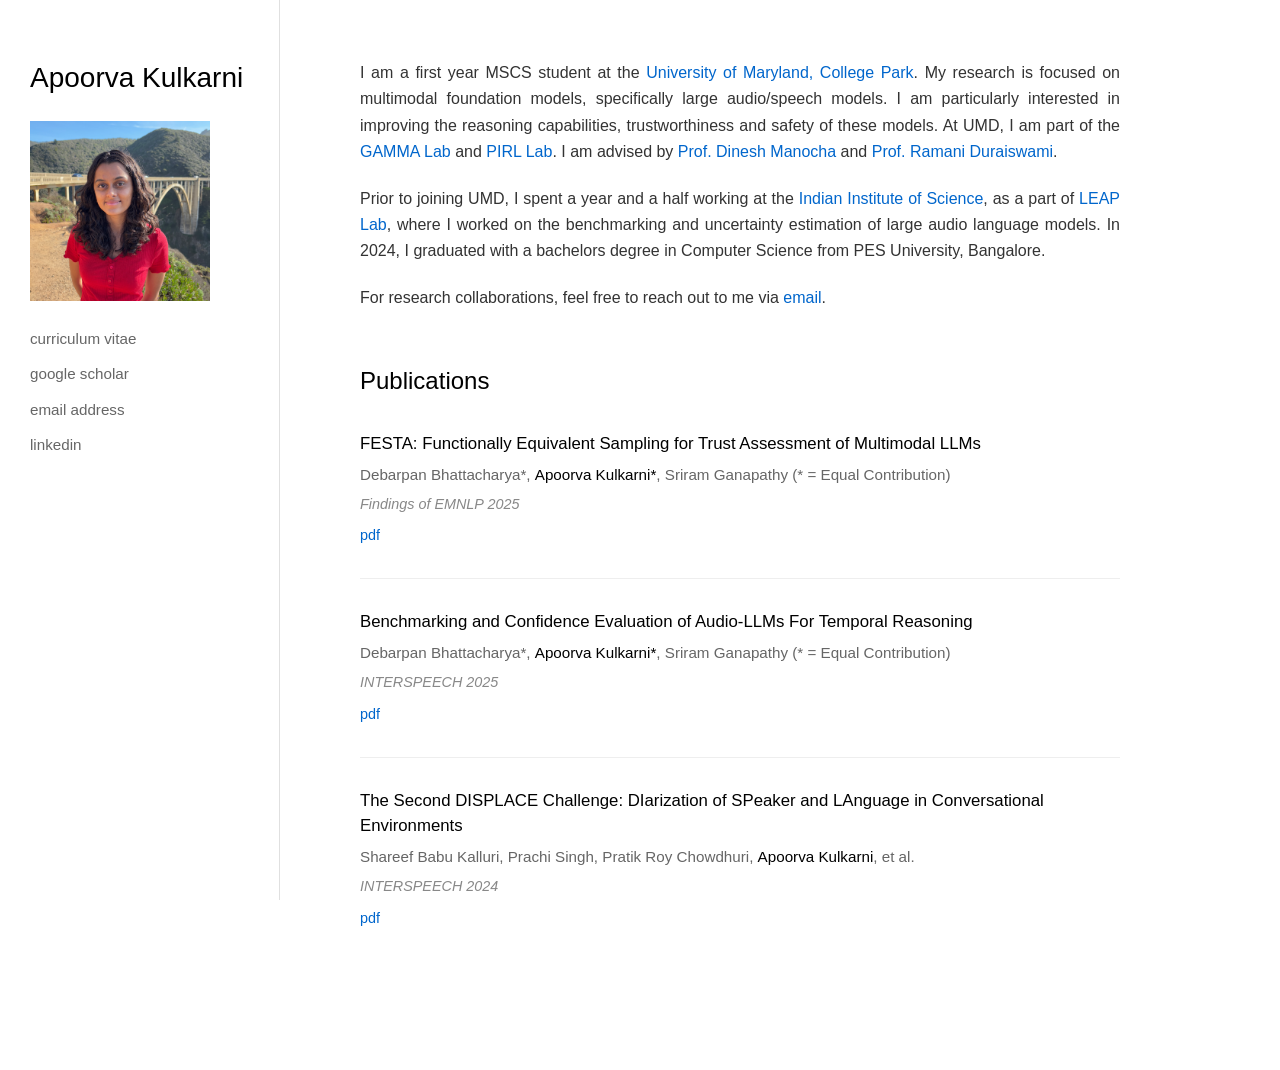
==== index.html @ e2cd7e55 "personal website minimal" ====
<!DOCTYPE html>
<html lang="en">
<head>
    <meta charset="UTF-8">
    <meta name="viewport" content="width=device-width, initial-scale=1.0">
    <title>Apoorva Kulkarni</title>
    <link rel="stylesheet" href="style.css">
</head>
<body>
    <div class="wrapper">
        <!-- Left Sidebar -->
        <aside class="sidebar">
            <div class="sidebar-content">
                <!-- Name -->
                <h1 class="name">Apoorva Kulkarni</h1>
                
                <!-- Photo -->
                <img src="assets/profile.jpg" alt="[Your Name]" class="profile-photo">
                
                <!-- Links -->
                <nav class="sidebar-links">
                    <a href="assets/Apoorva_Kulkarni_CV.pdf" target="_blank">curriculum vitae</a>
                    <a href="https://scholar.google.com/citations?hl=en&user=VLn30LoAAAAJ" target="_blank">google scholar</a>
                    <a href="mailto:[apoorvak@umd.edu]">email address</a>
                    <a href="https://linkedin.com/in/apoorva-ak01" target="_blank">linkedin</a>
                </nav>
            </div>
        </aside>

        <!-- Main Content Area -->
        <main class="main-content">
           <!-- Introduction -->
            <section id="about" class="intro">
                <p>I am a first year MSCS student at the <a href="https://www.cs.umd.edu/">University of Maryland, College Park</a>. My research is focused on multimodal foundation models, specifically large audio/speech models. I am particularly interested in improving the reasoning capabilities, trustworthiness and safety of these models. At UMD, I am part of the <a href="https://gamma.umd.edu/">GAMMA Lab</a> and <a href="https://www.umiacs.umd.edu/labs/pirl/">PIRL Lab</a>. I am advised by <a href="https://www.cs.umd.edu/people/dmanocha">Prof. Dinesh Manocha</a> and <a href="https://www.cs.umd.edu/people/ramanid">Prof. Ramani Duraiswami</a>.</p>
                
                <p>Prior to joining UMD, I spent a year and a half working at the <a href="https://iisc.ac.in/">Indian Institute of Science</a>, as a part of <a href="http://leap.ee.iisc.ac.in/">LEAP Lab</a>, where I worked on the benchmarking and uncertainty estimation of large audio language models. In 2024, I graduated with a bachelors degree in Computer Science from PES University, Bangalore.</p>
                
                <p>For research collaborations, feel free to reach out to me via <a href="mailto:[apoorvak@umd.edu]">email</a>.</p>
            </section>

            <!-- Publications -->
            <section id="publications" class="publications">
                <h2>Publications</h2>
                
                <!-- Publication 1 -->
                <div class="publication">
                    <div class="pub-title">FESTA: Functionally Equivalent Sampling for Trust Assessment of Multimodal LLMs</div>
                    <div class="pub-authors">
                        Debarpan Bhattacharya*, <strong>Apoorva Kulkarni*</strong>, Sriram Ganapathy (* = Equal Contribution)
                    </div>
                    <div class="pub-venue">Findings of EMNLP 2025</div>
                    <div class="pub-links">
                        <a href="https://aclanthology.org/anthology-files/anthology-files/pdf/findings/2025.findings-emnlp.657.pdf" target="_blank">pdf</a>
                    </div>
                </div>

                <!-- Publication 2 -->
                <div class="publication">
                    <div class="pub-title">Benchmarking and Confidence Evaluation of Audio-LLMs For Temporal Reasoning</div>
                    <div class="pub-authors">
                        Debarpan Bhattacharya*, <strong>Apoorva Kulkarni*</strong>, Sriram Ganapathy (* = Equal Contribution)
                    </div>
                    <div class="pub-venue">INTERSPEECH 2025</div>
                    <div class="pub-links">
                        <a href="https://www.isca-archive.org/interspeech_2025/bhattacharya25b_interspeech.pdf" target="_blank">pdf</a>
                    </div>
                </div>

                <!-- Publication 3 -->
                <div class="publication">
                    <div class="pub-title">The Second DISPLACE Challenge: DIarization of SPeaker and LAnguage in Conversational Environments</div>
                    <div class="pub-authors">
                        Shareef Babu Kalluri, Prachi Singh, Pratik Roy Chowdhuri, <strong>Apoorva Kulkarni</strong>, et al.
                    </div>
                    <div class="pub-venue">INTERSPEECH 2024</div>
                    <div class="pub-links">
                        <a href="https://www.isca-archive.org/interspeech_2024/kalluri24_interspeech.pdf" target="_blank">pdf</a>
                    </div>
                </div>
            </section>
            <!-- Optional: Preprints Section -->
            <!-- <section class="publications">
                <h2>Preprints</h2>
                
                <div class="publication">
                    <div class="pub-title">[Preprint Title]</div>
                    <div class="pub-authors">
                        <a href="[Author 1 URL]">[Author 1]</a>, <strong>[Your Name]</strong>, <a href="[Author 2 URL]">[Author 2]</a>
                    </div>
                    <div class="pub-venue">arXiv preprint, [Year]</div>
                    <div class="pub-links">
                        <a href="[ArXiv URL]">arXiv</a> | 
                        <a href="[Code URL]">code</a>
                    </div>
                </div>
            </section>

            <section id="talks" class="publications">
                <h2>Talks & Presentations</h2>
                
                <div class="publication">
                    <div class="pub-title">[Talk Title]</div>
                    <div class="pub-venue">[Event Name], [Location], [Month Year]</div>
                    <div class="pub-links">
                        <a href="[Slides URL]">slides</a> | 
                        <a href="[Video URL]">video</a>
                    </div>
                </div>

                <div class="publication">
                    <div class="pub-title">[Talk Title]</div>
                    <div class="pub-venue">[Event Name], [Location], [Month Year]</div>
                    <div class="pub-links">
                        <a href="[Slides URL]">slides</a>
                    </div>
                </div>
            </section>

            <section id="service" class="service">
                <h2>Service</h2>
                <p><strong>Reviewing:</strong> [Conference 1] ([Years]), [Conference 2] ([Years]), [Journal Name]</p>
                <p><strong>Program Committee:</strong> [Workshop Name] ([Year])</p>
                <p><strong>Organizing:</strong> [Event Name] ([Year])</p>
            </section> -->
        </main>
    </div>
</body>
</html>
---- style.css ----
/* ============================================
   RESET & BASE
   ============================================ */
* {
    margin: 0;
    padding: 0;
    box-sizing: border-box;
}

html {
    scroll-behavior: smooth;
}

body {
    font-family: -apple-system, BlinkMacSystemFont, 'Segoe UI', 'Helvetica Neue', Arial, sans-serif;
    line-height: 1.65;
    color: #333;
    background: #fff;
    font-size: 16px;
}

/* ============================================
   LAYOUT
   ============================================ */
.wrapper {
    display: flex;
    min-height: 100vh;
}

/* ============================================
   LEFT SIDEBAR
   ============================================ */
.sidebar {
    width: 280px;
    position: fixed;
    left: 0;
    top: 0;
    height: 100vh;
    padding: 60px 30px;
    background: #fff;
    border-right: 1px solid #e0e0e0;
}

.sidebar-content {
    display: flex;
    flex-direction: column;
    align-items: flex-start;
}

.name {
    font-size: 1.75rem;
    font-weight: 400;
    color: #000;
    margin-bottom: 25px;
    line-height: 1.3;
}

.profile-photo {
    width: 180px;
    height: 180px;
    object-fit: cover;
    margin-bottom: 25px;
    border-radius: 0; /* Square photo, no rounded corners */
}

.sidebar-links {
    display: flex;
    flex-direction: column;
    gap: 10px;
}

.sidebar-links a {
    color: #666;
    font-size: 0.95rem;
    text-decoration: none;
    transition: color 0.2s ease;
}

.sidebar-links a:hover {
    color: #000;
    text-decoration: none;
}

/* ============================================
   MAIN CONTENT AREA
   ============================================ */
.main-content {
    margin-left: 280px;
    padding: 60px 60px 60px 80px;
    max-width: 900px;
    flex: 1;
}

/* ============================================
   LINKS
   ============================================ */
a {
    color: #0066cc;
    text-decoration: none;
    transition: color 0.2s ease;
}

a:hover {
    color: #004499;
    text-decoration: underline;
}

/* ============================================
   SECTIONS
   ============================================ */
section {
    margin-bottom: 50px;
}

.intro p {
    margin-bottom: 20px;
    text-align: justify;
}

/* ============================================
   PUBLICATIONS
   ============================================ */
h2 {
    font-size: 1.5rem;
    font-weight: 400;
    margin-bottom: 30px;
    color: #000;
}

.publication {
    margin-bottom: 30px;
    padding-bottom: 30px;
    border-bottom: 1px solid #eee;
}

.publication:last-child {
    border-bottom: none;
}

.pub-title {
    font-size: 1.05rem;
    font-weight: 500;
    color: #000;
    margin-bottom: 8px;
    line-height: 1.5;
}

.pub-authors {
    font-size: 0.95rem;
    color: #666;
    margin-bottom: 6px;
    line-height: 1.5;
}

.pub-authors strong {
    color: #000;
    font-weight: 500;
}

.pub-venue {
    font-size: 0.9rem;
    color: #888;
    margin-bottom: 8px;
    font-style: italic;
}

.pub-links {
    font-size: 0.9rem;
}

.pub-links a {
    color: #0066cc;
    margin-right: 4px;
}

/* ============================================
   SERVICE SECTION
   ============================================ */
.service p {
    margin-bottom: 12px;
    color: #666;
}

.service strong {
    color: #000;
}

/* ============================================
   RESPONSIVE - TABLET
   ============================================ */
@media (max-width: 1024px) {
    .sidebar {
        width: 240px;
        padding: 50px 25px;
    }

    .main-content {
        margin-left: 240px;
        padding: 50px 40px 50px 60px;
    }

    .profile-photo {
        width: 120px;
        height: 120px;
    }

    .name {
        font-size: 1.5rem;
    }
}

/* ============================================
   RESPONSIVE - MOBILE
   ============================================ */
@media (max-width: 768px) {
    .wrapper {
        flex-direction: column;
    }

    .sidebar {
        position: relative;
        width: 100%;
        height: auto;
        padding: 40px 30px;
        border-right: none;
        border-bottom: 1px solid #e0e0e0;
    }

    .sidebar-content {
        align-items: center;
        text-align: center;
    }

    .name {
        text-align: center;
    }

    .sidebar-links {
        align-items: center;
    }

    .main-content {
        margin-left: 0;
        padding: 40px 30px;
    }

    .intro p {
        text-align: left;
    }

    h2 {
        font-size: 1.3rem;
    }
}

/* ============================================
   RESPONSIVE - SMALL MOBILE
   ============================================ */
@media (max-width: 480px) {
    .sidebar {
        padding: 30px 20px;
    }

    .main-content {
        padding: 30px 20px;
    }

    .profile-photo {
        width: 100px;
        height: 100px;
    }

    .name {
        font-size: 1.4rem;
        margin-bottom: 20px;
    }
}

/* ============================================
   PRINT STYLES
   ============================================ */
@media print {
    .wrapper {
        display: block;
    }

    .sidebar {
        position: relative;
        width: 100%;
        height: auto;
        padding: 20px;
        border-right: none;
        border-bottom: 1px solid #000;
    }

    .sidebar-content {
        flex-direction: row;
        align-items: center;
        gap: 20px;
    }

    .profile-photo {
        width: 80px;
        height: 80px;
        margin-bottom: 0;
    }

    .name {
        margin-bottom: 0;
        font-size: 1.5rem;
    }

    .sidebar-links {
        display: none;
    }

    .main-content {
        margin-left: 0;
        padding: 20px;
    }

    body {
        font-size: 12pt;
    }
    
    a {
        color: #000;
        text-decoration: underline;
    }
    
    .pub-links {
        display: none;
    }
}
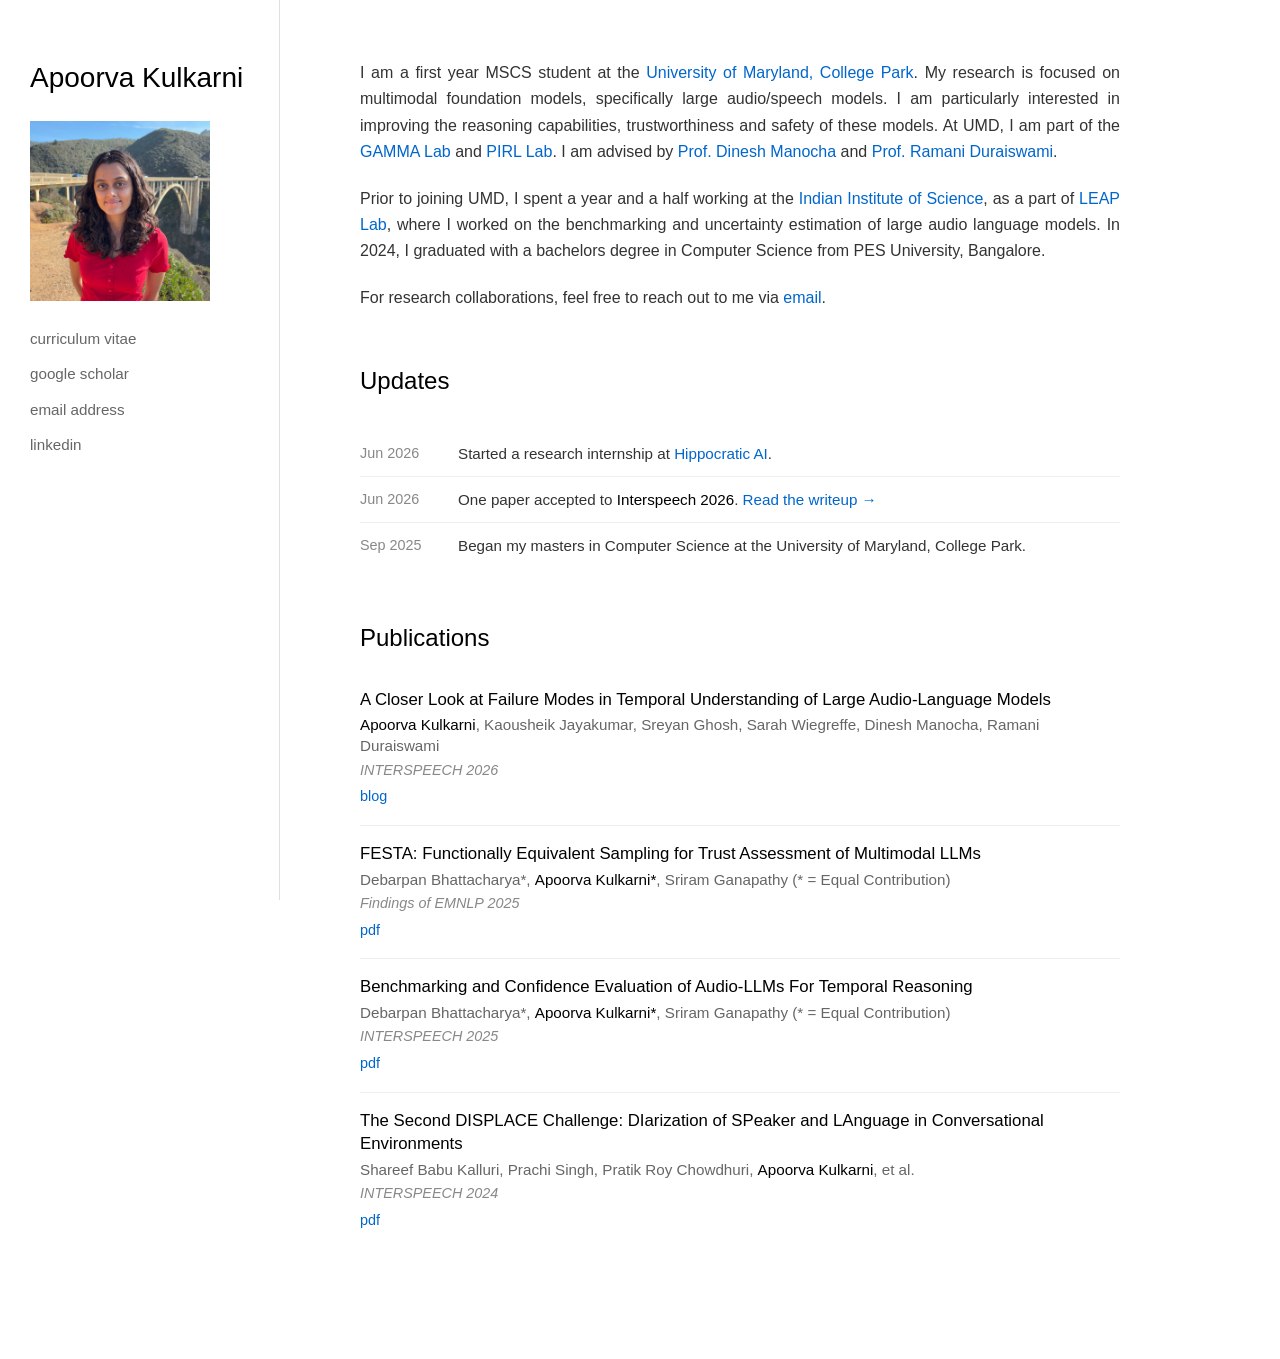
==== commit c17f3dc6: "update interspeech" ====
--- a/index.html
+++ b/index.html
@@ -4,7 +4,21 @@
     <meta charset="UTF-8">
     <meta name="viewport" content="width=device-width, initial-scale=1.0">
     <title>Apoorva Kulkarni</title>
-    <link rel="stylesheet" href="style.css">
+    <meta name="description" content="Apoorva Kulkarni — MSCS student at the University of Maryland, College Park, researching multimodal foundation models and large audio/speech models.">
+    <meta name="author" content="Apoorva Kulkarni">
+
+    <!-- Open Graph / link previews -->
+    <meta property="og:type" content="website">
+    <meta property="og:title" content="Apoorva Kulkarni">
+    <meta property="og:description" content="MSCS student at UMD College Park researching multimodal foundation models and large audio/speech models.">
+    <meta property="og:image" content="https://apoorva-ak.github.io/assets/profile.jpg">
+    <meta property="og:url" content="https://apoorva-ak.github.io/">
+    <meta name="twitter:card" content="summary">
+
+    <!-- Favicon (inline SVG, initials) -->
+    <link rel="icon" href="data:image/svg+xml,<svg xmlns='http://www.w3.org/2000/svg' viewBox='0 0 100 100'><rect width='100' height='100' rx='18' fill='%230066cc'/><text x='50' y='68' font-family='-apple-system,Helvetica,Arial,sans-serif' font-size='52' font-weight='600' fill='white' text-anchor='middle'>AK</text></svg>">
+
+    <link rel="stylesheet" href="assets/style.css">
 </head>
 <body>
     <div class="wrapper">
@@ -21,7 +35,7 @@
                 <nav class="sidebar-links">
                     <a href="assets/Apoorva_Kulkarni_CV.pdf" target="_blank">curriculum vitae</a>
                     <a href="https://scholar.google.com/citations?hl=en&user=VLn30LoAAAAJ" target="_blank">google scholar</a>
-                    <a href="mailto:[apoorvak@umd.edu]">email address</a>
+                    <a href="mailto:apoorvak@umd.edu">email address</a>
                     <a href="https://linkedin.com/in/apoorva-ak01" target="_blank">linkedin</a>
                 </nav>
             </div>
@@ -35,13 +49,44 @@
                 
                 <p>Prior to joining UMD, I spent a year and a half working at the <a href="https://iisc.ac.in/">Indian Institute of Science</a>, as a part of <a href="http://leap.ee.iisc.ac.in/">LEAP Lab</a>, where I worked on the benchmarking and uncertainty estimation of large audio language models. In 2024, I graduated with a bachelors degree in Computer Science from PES University, Bangalore.</p>
                 
-                <p>For research collaborations, feel free to reach out to me via <a href="mailto:[apoorvak@umd.edu]">email</a>.</p>
+                <p>For research collaborations, feel free to reach out to me via <a href="mailto:apoorvak@umd.edu">email</a>.</p>
+            </section>
+
+            <!-- Updates -->
+            <section id="updates" class="updates">
+                <h2>Updates</h2>
+                <ul class="updates-list">
+                    <li>
+                        <span class="update-date">Jun 2026</span>
+                        <span class="update-text">Started a research internship at <a href="https://www.hippocraticai.com/" target="_blank">Hippocratic AI</a>.</span>
+                    </li>
+                    <li>
+                        <span class="update-date">Jun 2026</span>
+                        <span class="update-text">One paper accepted to <strong>Interspeech 2026</strong>. <a href="interspeech-post.html">Read the writeup &rarr;</a></span>
+                    </li>
+                    <li>
+                        <span class="update-date">Sep 2025</span>
+                        <span class="update-text">Began my masters in Computer Science at the University of Maryland, College Park.</span>
+                    </li>
+                </ul>
             </section>
 
             <!-- Publications -->
             <section id="publications" class="publications">
                 <h2>Publications</h2>
-                
+
+                <!-- Publication 0 -->
+                <div class="publication">
+                    <div class="pub-title">A Closer Look at Failure Modes in Temporal Understanding of Large Audio-Language Models</div>
+                    <div class="pub-authors">
+                        <strong>Apoorva Kulkarni</strong>, Kaousheik Jayakumar, Sreyan Ghosh, Sarah Wiegreffe, Dinesh Manocha, Ramani Duraiswami
+                    </div>
+                    <div class="pub-venue">INTERSPEECH 2026</div>
+                    <div class="pub-links">
+                        <a href="interspeech-post.html">blog</a>
+                    </div>
+                </div>
+
                 <!-- Publication 1 -->
                 <div class="publication">
                     <div class="pub-title">FESTA: Functionally Equivalent Sampling for Trust Assessment of Multimodal LLMs</div>
--- a/assets/style.css
+++ b/assets/style.css
@@ -0,0 +1,386 @@
+/* ============================================
+   COLOR VARIABLES
+   ============================================ */
+:root {
+    --bg:          #ffffff;
+    --text:        #333333;
+    --heading:     #000000;
+    --muted:       #666666;
+    --muted-2:     #888888;
+    --border:      #e0e0e0;
+    --border-soft: #eeeeee;
+    --link:        #0066cc;
+    --link-hover:  #004499;
+    --accent-bg:   #f5f7fa;
+}
+
+/* ============================================
+   RESET & BASE
+   ============================================ */
+* {
+    margin: 0;
+    padding: 0;
+    box-sizing: border-box;
+}
+
+html {
+    scroll-behavior: smooth;
+}
+
+body {
+    font-family: -apple-system, BlinkMacSystemFont, 'Segoe UI', 'Helvetica Neue', Arial, sans-serif;
+    line-height: 1.65;
+    color: var(--text);
+    background: var(--bg);
+    font-size: 16px;
+}
+
+/* ============================================
+   LAYOUT
+   ============================================ */
+.wrapper {
+    display: flex;
+    min-height: 100vh;
+}
+
+/* ============================================
+   LEFT SIDEBAR
+   ============================================ */
+.sidebar {
+    width: 280px;
+    position: fixed;
+    left: 0;
+    top: 0;
+    height: 100vh;
+    padding: 60px 30px;
+    background: var(--bg);
+    border-right: 1px solid var(--border);
+}
+
+.sidebar-content {
+    display: flex;
+    flex-direction: column;
+    align-items: flex-start;
+}
+
+.name {
+    font-size: 1.75rem;
+    font-weight: 400;
+    color: var(--heading);
+    margin-bottom: 25px;
+    line-height: 1.3;
+}
+
+.profile-photo {
+    width: 180px;
+    height: 180px;
+    object-fit: cover;
+    margin-bottom: 25px;
+    border-radius: 0; /* Square photo, no rounded corners */
+}
+
+.sidebar-links {
+    display: flex;
+    flex-direction: column;
+    gap: 10px;
+}
+
+.sidebar-links a {
+    color: var(--muted);
+    font-size: 0.95rem;
+    text-decoration: none;
+    transition: color 0.2s ease;
+}
+
+.sidebar-links a:hover {
+    color: var(--heading);
+    text-decoration: none;
+}
+
+/* ============================================
+   MAIN CONTENT AREA
+   ============================================ */
+.main-content {
+    margin-left: 280px;
+    padding: 60px 60px 60px 80px;
+    max-width: 900px;
+    flex: 1;
+}
+
+/* ============================================
+   LINKS
+   ============================================ */
+a {
+    color: var(--link);
+    text-decoration: none;
+    transition: color 0.2s ease;
+}
+
+a:hover {
+    color: var(--link-hover);
+    text-decoration: underline;
+}
+
+/* ============================================
+   SECTIONS
+   ============================================ */
+section {
+    margin-bottom: 50px;
+}
+
+.intro p {
+    margin-bottom: 20px;
+    text-align: justify;
+}
+
+/* ============================================
+   PUBLICATIONS
+   ============================================ */
+h2 {
+    font-size: 1.5rem;
+    font-weight: 400;
+    margin-bottom: 30px;
+    color: var(--heading);
+}
+
+/* ============================================
+   UPDATES
+   ============================================ */
+.updates-list {
+    list-style: none;
+}
+
+.updates-list li {
+    display: flex;
+    gap: 18px;
+    padding: 10px 0;
+    border-bottom: 1px solid var(--border-soft);
+}
+
+.updates-list li:last-child {
+    border-bottom: none;
+}
+
+.update-date {
+    flex: 0 0 80px;
+    color: var(--muted-2);
+    font-size: 0.9rem;
+    font-variant-numeric: tabular-nums;
+    padding-top: 1px;
+}
+
+.update-text {
+    color: var(--text);
+    font-size: 0.95rem;
+}
+
+.update-text strong {
+    color: var(--heading);
+    font-weight: 500;
+}
+
+.publication {
+    margin-bottom: 16px;
+    padding-bottom: 16px;
+    border-bottom: 1px solid var(--border-soft);
+}
+
+.publication:last-child {
+    border-bottom: none;
+}
+
+.pub-title {
+    font-size: 1.05rem;
+    font-weight: 500;
+    color: var(--heading);
+    margin-bottom: 3px;
+    line-height: 1.4;
+}
+
+.pub-authors {
+    font-size: 0.95rem;
+    color: var(--muted);
+    margin-bottom: 2px;
+    line-height: 1.4;
+}
+
+.pub-authors strong {
+    color: var(--heading);
+    font-weight: 500;
+}
+
+.pub-venue {
+    font-size: 0.9rem;
+    color: var(--muted-2);
+    margin-bottom: 3px;
+    font-style: italic;
+}
+
+.pub-links {
+    font-size: 0.9rem;
+}
+
+.pub-links a {
+    color: var(--link);
+    margin-right: 4px;
+}
+
+/* ============================================
+   SERVICE SECTION
+   ============================================ */
+.service p {
+    margin-bottom: 12px;
+    color: var(--muted);
+}
+
+.service strong {
+    color: var(--heading);
+}
+
+/* ============================================
+   RESPONSIVE - TABLET
+   ============================================ */
+@media (max-width: 1024px) {
+    .sidebar {
+        width: 240px;
+        padding: 50px 25px;
+    }
+
+    .main-content {
+        margin-left: 240px;
+        padding: 50px 40px 50px 60px;
+    }
+
+    .profile-photo {
+        width: 120px;
+        height: 120px;
+    }
+
+    .name {
+        font-size: 1.5rem;
+    }
+}
+
+/* ============================================
+   RESPONSIVE - MOBILE
+   ============================================ */
+@media (max-width: 768px) {
+    .wrapper {
+        flex-direction: column;
+    }
+
+    .sidebar {
+        position: relative;
+        width: 100%;
+        height: auto;
+        padding: 40px 30px;
+        border-right: none;
+        border-bottom: 1px solid var(--border);
+    }
+
+    .sidebar-content {
+        align-items: center;
+        text-align: center;
+    }
+
+    .name {
+        text-align: center;
+    }
+
+    .sidebar-links {
+        align-items: center;
+    }
+
+    .main-content {
+        margin-left: 0;
+        padding: 40px 30px;
+    }
+
+    .intro p {
+        text-align: left;
+    }
+
+    h2 {
+        font-size: 1.3rem;
+    }
+}
+
+/* ============================================
+   RESPONSIVE - SMALL MOBILE
+   ============================================ */
+@media (max-width: 480px) {
+    .sidebar {
+        padding: 30px 20px;
+    }
+
+    .main-content {
+        padding: 30px 20px;
+    }
+
+    .profile-photo {
+        width: 100px;
+        height: 100px;
+    }
+
+    .name {
+        font-size: 1.4rem;
+        margin-bottom: 20px;
+    }
+}
+
+/* ============================================
+   PRINT STYLES
+   ============================================ */
+@media print {
+    .wrapper {
+        display: block;
+    }
+
+    .sidebar {
+        position: relative;
+        width: 100%;
+        height: auto;
+        padding: 20px;
+        border-right: none;
+        border-bottom: 1px solid #000;
+    }
+
+    .sidebar-content {
+        flex-direction: row;
+        align-items: center;
+        gap: 20px;
+    }
+
+    .profile-photo {
+        width: 80px;
+        height: 80px;
+        margin-bottom: 0;
+    }
+
+    .name {
+        margin-bottom: 0;
+        font-size: 1.5rem;
+    }
+
+    .sidebar-links {
+        display: none;
+    }
+
+    .main-content {
+        margin-left: 0;
+        padding: 20px;
+    }
+
+    body {
+        font-size: 12pt;
+    }
+    
+    a {
+        color: #000;
+        text-decoration: underline;
+    }
+    
+    .pub-links {
+        display: none;
+    }
+}
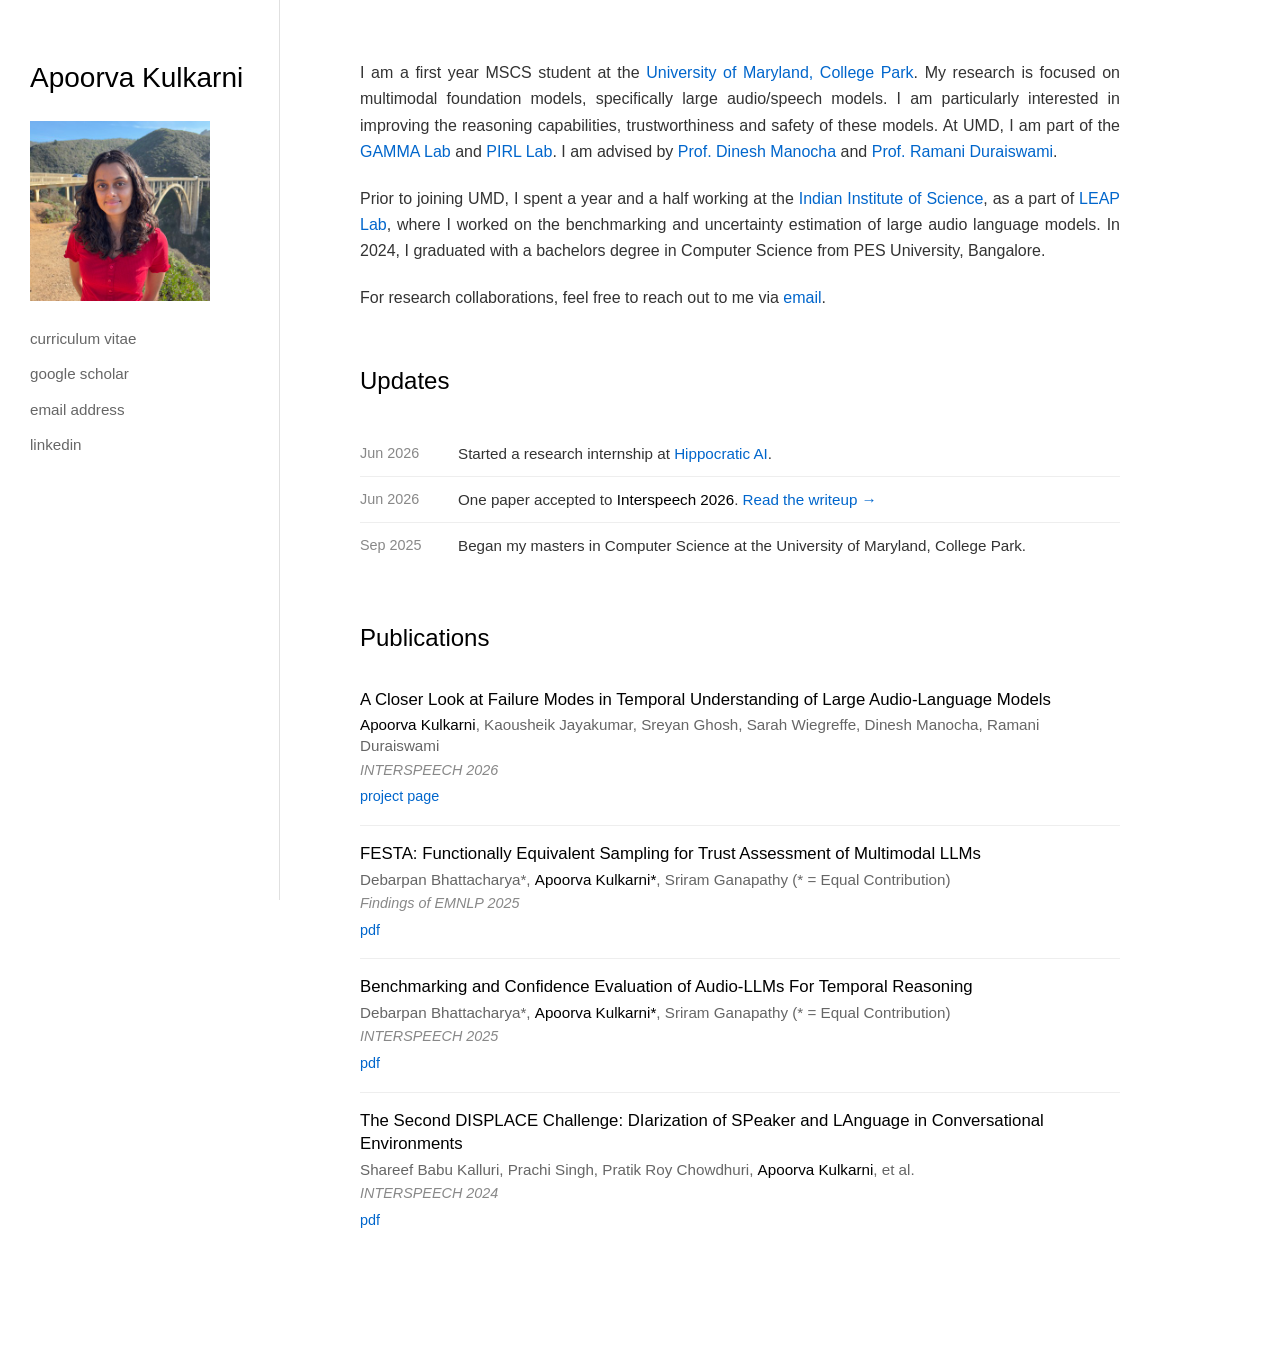
==== commit e5e62af0: "updated interspeech v2" ====
--- a/index.html
+++ b/index.html
@@ -62,7 +62,7 @@
                     </li>
                     <li>
                         <span class="update-date">Jun 2026</span>
-                        <span class="update-text">One paper accepted to <strong>Interspeech 2026</strong>. <a href="interspeech-post.html">Read the writeup &rarr;</a></span>
+                        <span class="update-text">One paper accepted to <strong>Interspeech 2026</strong>. <a href="temporal-reasoning-lalms/">Read the writeup &rarr;</a></span>
                     </li>
                     <li>
                         <span class="update-date">Sep 2025</span>
@@ -83,7 +83,7 @@
                     </div>
                     <div class="pub-venue">INTERSPEECH 2026</div>
                     <div class="pub-links">
-                        <a href="interspeech-post.html">blog</a>
+                        <a href="temporal-reasoning-lalms/">project page</a>
                     </div>
                 </div>
 
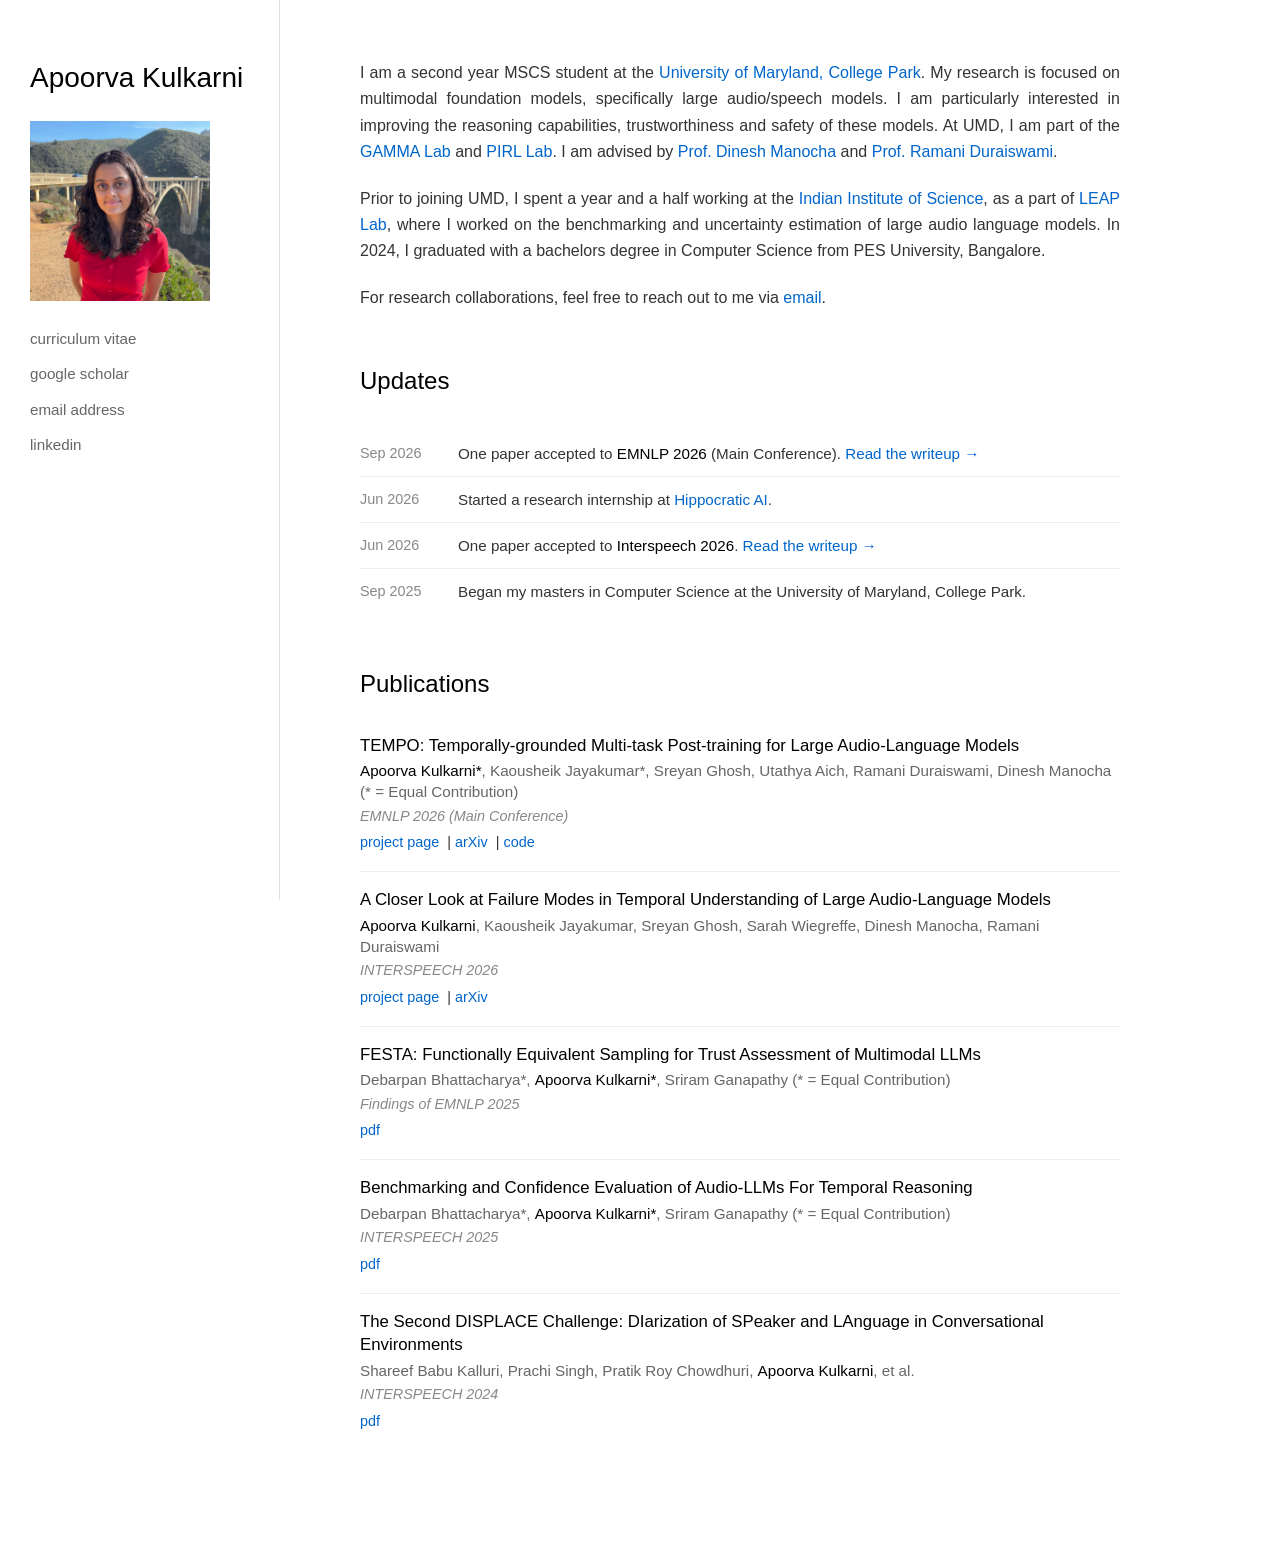
==== commit 564ea633: "Add TEMPO project page, link arXiv preprints Add tempo/ writeup for the EMNLP 2026 TEMPO paper, buil" ====
--- a/index.html
+++ b/index.html
@@ -45,7 +45,7 @@
         <main class="main-content">
            <!-- Introduction -->
             <section id="about" class="intro">
-                <p>I am a first year MSCS student at the <a href="https://www.cs.umd.edu/">University of Maryland, College Park</a>. My research is focused on multimodal foundation models, specifically large audio/speech models. I am particularly interested in improving the reasoning capabilities, trustworthiness and safety of these models. At UMD, I am part of the <a href="https://gamma.umd.edu/">GAMMA Lab</a> and <a href="https://www.umiacs.umd.edu/labs/pirl/">PIRL Lab</a>. I am advised by <a href="https://www.cs.umd.edu/people/dmanocha">Prof. Dinesh Manocha</a> and <a href="https://www.cs.umd.edu/people/ramanid">Prof. Ramani Duraiswami</a>.</p>
+                <p>I am a second year MSCS student at the <a href="https://www.cs.umd.edu/">University of Maryland, College Park</a>. My research is focused on multimodal foundation models, specifically large audio/speech models. I am particularly interested in improving the reasoning capabilities, trustworthiness and safety of these models. At UMD, I am part of the <a href="https://gamma.umd.edu/">GAMMA Lab</a> and <a href="https://www.umiacs.umd.edu/labs/pirl/">PIRL Lab</a>. I am advised by <a href="https://www.cs.umd.edu/people/dmanocha">Prof. Dinesh Manocha</a> and <a href="https://www.cs.umd.edu/people/ramanid">Prof. Ramani Duraiswami</a>.</p>
                 
                 <p>Prior to joining UMD, I spent a year and a half working at the <a href="https://iisc.ac.in/">Indian Institute of Science</a>, as a part of <a href="http://leap.ee.iisc.ac.in/">LEAP Lab</a>, where I worked on the benchmarking and uncertainty estimation of large audio language models. In 2024, I graduated with a bachelors degree in Computer Science from PES University, Bangalore.</p>
                 
@@ -56,6 +56,10 @@
             <section id="updates" class="updates">
                 <h2>Updates</h2>
                 <ul class="updates-list">
+                    <li>
+                        <span class="update-date">Sep 2026</span>
+                        <span class="update-text">One paper accepted to <strong>EMNLP 2026</strong> (Main Conference). <a href="tempo/">Read the writeup &rarr;</a></span>
+                    </li>
                     <li>
                         <span class="update-date">Jun 2026</span>
                         <span class="update-text">Started a research internship at <a href="https://www.hippocraticai.com/" target="_blank">Hippocratic AI</a>.</span>
@@ -77,17 +81,32 @@
 
                 <!-- Publication 0 -->
                 <div class="publication">
+                    <div class="pub-title">TEMPO: Temporally-grounded Multi-task Post-training for Large Audio-Language Models</div>
+                    <div class="pub-authors">
+                        <strong>Apoorva Kulkarni*</strong>, Kaousheik Jayakumar*, Sreyan Ghosh, Utathya Aich, Ramani Duraiswami, Dinesh Manocha (* = Equal Contribution)
+                    </div>
+                    <div class="pub-venue">EMNLP 2026 (Main Conference)</div>
+                    <div class="pub-links">
+                        <a href="tempo/">project page</a> |
+                        <a href="https://arxiv.org/abs/2608.29999" target="_blank">arXiv</a> |
+                        <a href="https://github.com/kaousheik-26/tempo" target="_blank">code</a>
+                    </div>
+                </div>
+
+                <!-- Publication 1 -->
+                <div class="publication">
                     <div class="pub-title">A Closer Look at Failure Modes in Temporal Understanding of Large Audio-Language Models</div>
                     <div class="pub-authors">
                         <strong>Apoorva Kulkarni</strong>, Kaousheik Jayakumar, Sreyan Ghosh, Sarah Wiegreffe, Dinesh Manocha, Ramani Duraiswami
                     </div>
                     <div class="pub-venue">INTERSPEECH 2026</div>
                     <div class="pub-links">
-                        <a href="temporal-reasoning-lalms/">project page</a>
+                        <a href="temporal-reasoning-lalms/">project page</a> |
+                        <a href="https://arxiv.org/abs/2606.17417" target="_blank">arXiv</a>
                     </div>
                 </div>
 
-                <!-- Publication 1 -->
+                <!-- Publication 2 -->
                 <div class="publication">
                     <div class="pub-title">FESTA: Functionally Equivalent Sampling for Trust Assessment of Multimodal LLMs</div>
                     <div class="pub-authors">
@@ -99,7 +118,7 @@
                     </div>
                 </div>
 
-                <!-- Publication 2 -->
+                <!-- Publication 3 -->
                 <div class="publication">
                     <div class="pub-title">Benchmarking and Confidence Evaluation of Audio-LLMs For Temporal Reasoning</div>
                     <div class="pub-authors">
@@ -111,7 +130,7 @@
                     </div>
                 </div>
 
-                <!-- Publication 3 -->
+                <!-- Publication 4 -->
                 <div class="publication">
                     <div class="pub-title">The Second DISPLACE Challenge: DIarization of SPeaker and LAnguage in Conversational Environments</div>
                     <div class="pub-authors">
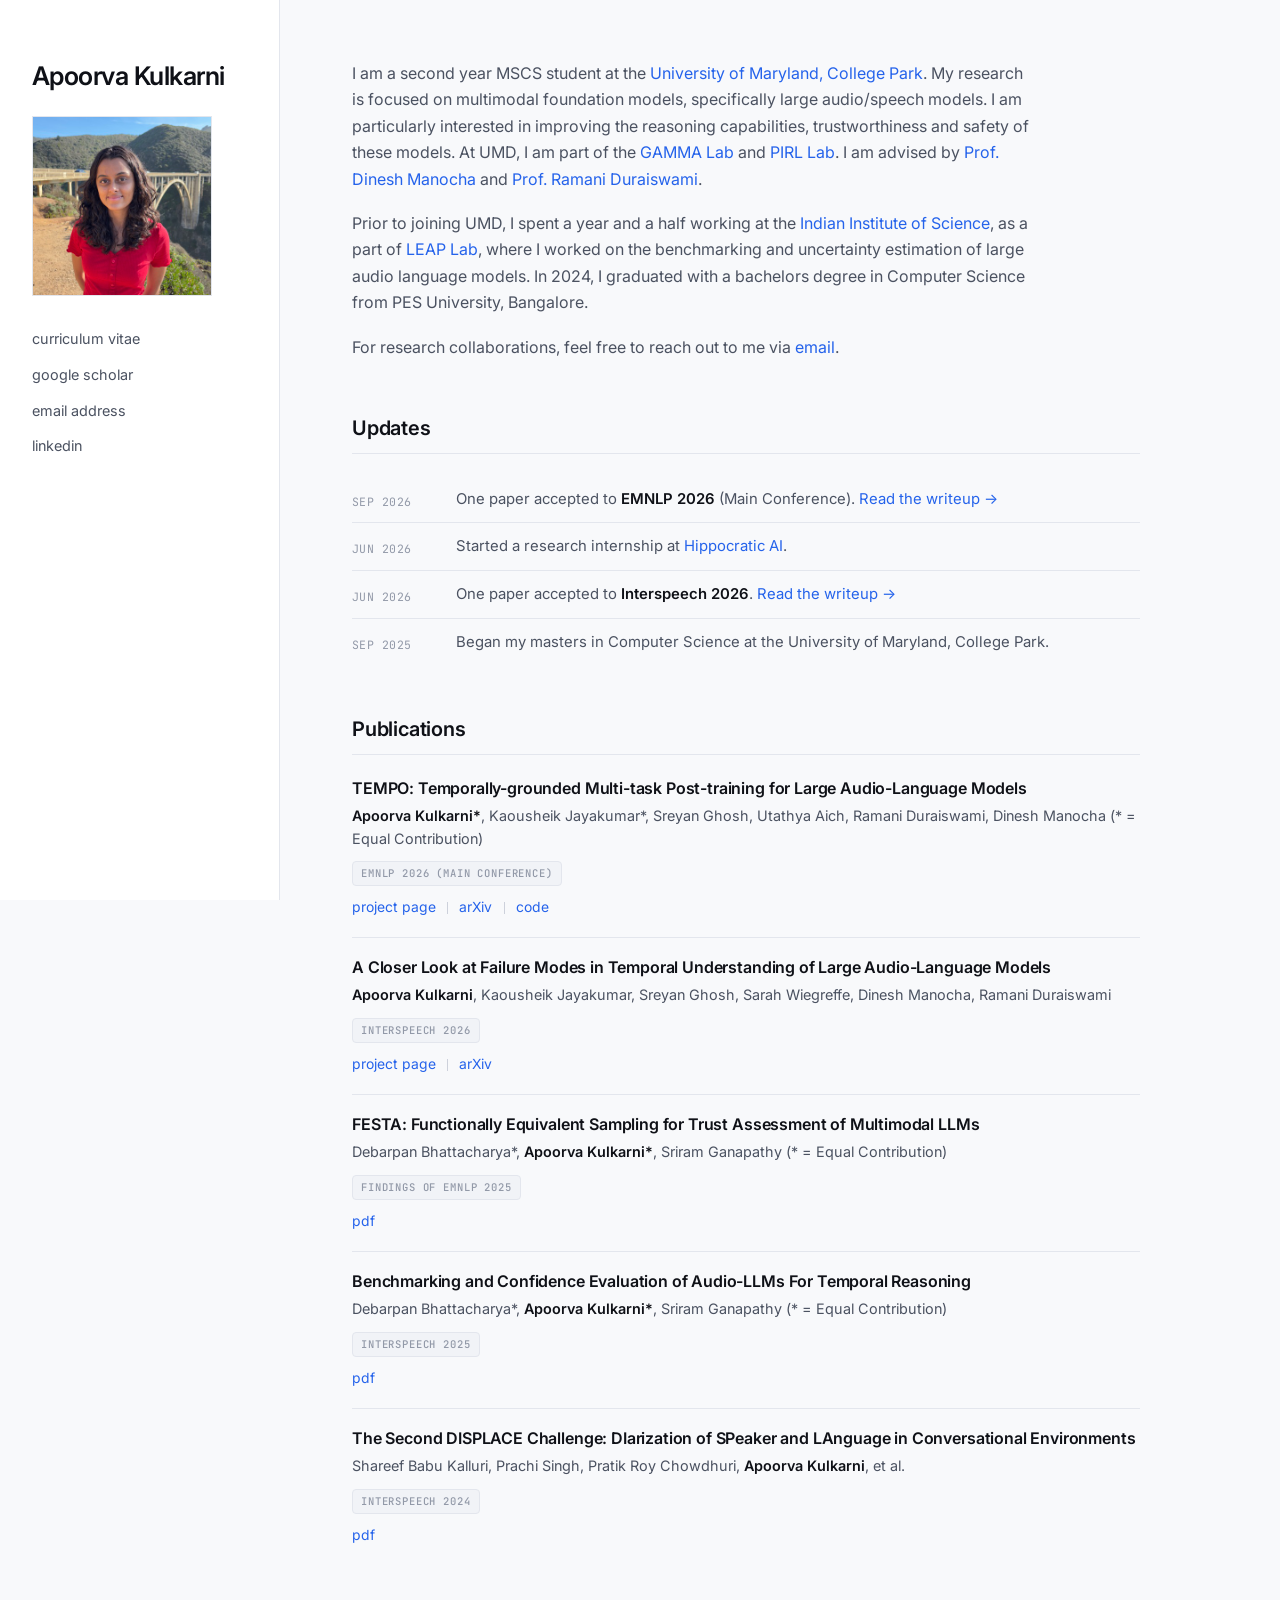
==== commit 26466d18: "Unify site design system; fix accessibility and metadata defects Homepage now shares the project pag" ====
--- a/index.html
+++ b/index.html
@@ -16,7 +16,11 @@
     <meta name="twitter:card" content="summary">
 
     <!-- Favicon (inline SVG, initials) -->
-    <link rel="icon" href="data:image/svg+xml,<svg xmlns='http://www.w3.org/2000/svg' viewBox='0 0 100 100'><rect width='100' height='100' rx='18' fill='%230066cc'/><text x='50' y='68' font-family='-apple-system,Helvetica,Arial,sans-serif' font-size='52' font-weight='600' fill='white' text-anchor='middle'>AK</text></svg>">
+    <link rel="icon" href="data:image/svg+xml,<svg xmlns='http://www.w3.org/2000/svg' viewBox='0 0 100 100'><rect width='100' height='100' rx='18' fill='%232563eb'/><text x='50' y='68' font-family='-apple-system,Helvetica,Arial,sans-serif' font-size='52' font-weight='600' fill='white' text-anchor='middle'>AK</text></svg>">
+
+    <link rel="preconnect" href="https://fonts.googleapis.com">
+    <link rel="preconnect" href="https://fonts.gstatic.com" crossorigin>
+    <link href="https://fonts.googleapis.com/css2?family=Inter:ital,opsz,wght@0,14..32,300;0,14..32,400;0,14..32,500;0,14..32,600;0,14..32,700;1,14..32,400&family=JetBrains+Mono:wght@400;500&display=swap" rel="stylesheet">
 
     <link rel="stylesheet" href="assets/style.css">
 </head>
@@ -29,7 +33,7 @@
                 <h1 class="name">Apoorva Kulkarni</h1>
                 
                 <!-- Photo -->
-                <img src="assets/profile.jpg" alt="[Your Name]" class="profile-photo">
+                <img src="assets/profile.jpg" alt="Apoorva Kulkarni" class="profile-photo">
                 
                 <!-- Links -->
                 <nav class="sidebar-links">
@@ -87,8 +91,8 @@
                     </div>
                     <div class="pub-venue">EMNLP 2026 (Main Conference)</div>
                     <div class="pub-links">
-                        <a href="tempo/">project page</a> |
-                        <a href="https://arxiv.org/abs/2608.29999" target="_blank">arXiv</a> |
+                        <a href="tempo/">project page</a>
+                        <a href="https://arxiv.org/abs/2608.29999" target="_blank">arXiv</a>
                         <a href="https://github.com/kaousheik-26/tempo" target="_blank">code</a>
                     </div>
                 </div>
@@ -101,7 +105,7 @@
                     </div>
                     <div class="pub-venue">INTERSPEECH 2026</div>
                     <div class="pub-links">
-                        <a href="temporal-reasoning-lalms/">project page</a> |
+                        <a href="temporal-reasoning-lalms/">project page</a>
                         <a href="https://arxiv.org/abs/2606.17417" target="_blank">arXiv</a>
                     </div>
                 </div>
@@ -142,50 +146,7 @@
                     </div>
                 </div>
             </section>
-            <!-- Optional: Preprints Section -->
-            <!-- <section class="publications">
-                <h2>Preprints</h2>
-                
-                <div class="publication">
-                    <div class="pub-title">[Preprint Title]</div>
-                    <div class="pub-authors">
-                        <a href="[Author 1 URL]">[Author 1]</a>, <strong>[Your Name]</strong>, <a href="[Author 2 URL]">[Author 2]</a>
-                    </div>
-                    <div class="pub-venue">arXiv preprint, [Year]</div>
-                    <div class="pub-links">
-                        <a href="[ArXiv URL]">arXiv</a> | 
-                        <a href="[Code URL]">code</a>
-                    </div>
-                </div>
-            </section>
 
-            <section id="talks" class="publications">
-                <h2>Talks & Presentations</h2>
-                
-                <div class="publication">
-                    <div class="pub-title">[Talk Title]</div>
-                    <div class="pub-venue">[Event Name], [Location], [Month Year]</div>
-                    <div class="pub-links">
-                        <a href="[Slides URL]">slides</a> | 
-                        <a href="[Video URL]">video</a>
-                    </div>
-                </div>
-
-                <div class="publication">
-                    <div class="pub-title">[Talk Title]</div>
-                    <div class="pub-venue">[Event Name], [Location], [Month Year]</div>
-                    <div class="pub-links">
-                        <a href="[Slides URL]">slides</a>
-                    </div>
-                </div>
-            </section>
-
-            <section id="service" class="service">
-                <h2>Service</h2>
-                <p><strong>Reviewing:</strong> [Conference 1] ([Years]), [Conference 2] ([Years]), [Journal Name]</p>
-                <p><strong>Program Committee:</strong> [Workshop Name] ([Year])</p>
-                <p><strong>Organizing:</strong> [Event Name] ([Year])</p>
-            </section> -->
         </main>
     </div>
 </body>
--- a/assets/style.css
+++ b/assets/style.css
@@ -1,17 +1,26 @@
 /* ============================================
-   COLOR VARIABLES
+   DESIGN TOKENS
+   Shared with the project-page template so the
+   homepage and the writeups read as one site.
    ============================================ */
 :root {
-    --bg:          #ffffff;
-    --text:        #333333;
-    --heading:     #000000;
-    --muted:       #666666;
-    --muted-2:     #888888;
-    --border:      #e0e0e0;
-    --border-soft: #eeeeee;
-    --link:        #0066cc;
-    --link-hover:  #004499;
-    --accent-bg:   #f5f7fa;
+    --bg:          #f8f9fb;
+    --surface:     #ffffff;
+    --surface2:    #f1f3f7;
+    --text:        #0f1117;
+    --text2:       #4b5261;
+    --text3:       #9299a8;
+    --border:      #e3e6ed;
+    --border-md:   #cdd1db;
+    --accent:      #2563eb;
+    --accent-dim:  rgba(37, 99, 235, 0.09);
+    --accent-hover:#1d4ed8;
+    --tag-bg:      rgba(37, 99, 235, 0.08);
+    --tag-text:    #1e40af;
+    --shadow:      0 1px 3px rgba(0, 0, 0, 0.06), 0 1px 2px rgba(0, 0, 0, 0.04);
+
+    --sidebar-w:   280px;
+    --measure:     68ch;   /* comfortable line length for prose */
 }
 
 /* ============================================
@@ -28,11 +37,12 @@
 }
 
 body {
-    font-family: -apple-system, BlinkMacSystemFont, 'Segoe UI', 'Helvetica Neue', Arial, sans-serif;
+    font-family: 'Inter', system-ui, -apple-system, BlinkMacSystemFont, 'Segoe UI', sans-serif;
     line-height: 1.65;
-    color: var(--text);
+    color: var(--text2);
     background: var(--bg);
     font-size: 16px;
+    -webkit-font-smoothing: antialiased;
 }
 
 /* ============================================
@@ -47,14 +57,17 @@
    LEFT SIDEBAR
    ============================================ */
 .sidebar {
-    width: 280px;
+    width: var(--sidebar-w);
     position: fixed;
     left: 0;
     top: 0;
     height: 100vh;
-    padding: 60px 30px;
-    background: var(--bg);
+    padding: 60px 32px;
+    background: var(--surface);
     border-right: 1px solid var(--border);
+    /* the sidebar is fixed at 100vh, so its own content must be able to
+       scroll - otherwise the last link is unreachable on short viewports */
+    overflow-y: auto;
 }
 
 .sidebar-content {
@@ -64,36 +77,44 @@
 }
 
 .name {
-    font-size: 1.75rem;
-    font-weight: 400;
-    color: var(--heading);
-    margin-bottom: 25px;
-    line-height: 1.3;
+    font-size: 1.6rem;
+    font-weight: 600;
+    letter-spacing: -0.02em;
+    color: var(--text);
+    margin-bottom: 24px;
+    line-height: 1.25;
 }
 
 .profile-photo {
     width: 180px;
     height: 180px;
     object-fit: cover;
-    margin-bottom: 25px;
-    border-radius: 0; /* Square photo, no rounded corners */
+    margin-bottom: 26px;
+    border-radius: 0;   /* square photo, as before */
+    border: 1px solid var(--border);
 }
 
 .sidebar-links {
     display: flex;
     flex-direction: column;
-    gap: 10px;
+    gap: 2px;
+    width: 100%;
+    margin-left: -8px;
 }
 
 .sidebar-links a {
-    color: var(--muted);
-    font-size: 0.95rem;
+    display: block;
+    color: var(--text2);
+    font-size: 0.9rem;
     text-decoration: none;
-    transition: color 0.2s ease;
+    padding: 5px 8px;
+    border-radius: 5px;
+    transition: color 0.15s, background 0.15s;
 }
 
 .sidebar-links a:hover {
-    color: var(--heading);
+    color: var(--accent);
+    background: var(--accent-dim);
     text-decoration: none;
 }
 
@@ -101,9 +122,9 @@
    MAIN CONTENT AREA
    ============================================ */
 .main-content {
-    margin-left: 280px;
-    padding: 60px 60px 60px 80px;
-    max-width: 900px;
+    margin-left: var(--sidebar-w);
+    padding: 60px 60px 80px 72px;
+    max-width: 920px;
     flex: 1;
 }
 
@@ -111,36 +132,60 @@
    LINKS
    ============================================ */
 a {
-    color: var(--link);
+    color: var(--accent);
     text-decoration: none;
-    transition: color 0.2s ease;
+    transition: color 0.15s, border-color 0.15s;
 }
 
 a:hover {
-    color: var(--link-hover);
+    color: var(--accent-hover);
     text-decoration: underline;
 }
 
-/* ============================================
-   SECTIONS
+/* visible keyboard focus everywhere */
+a:focus-visible,
+button:focus-visible {
+    outline: 2px solid var(--accent);
+    outline-offset: 2px;
+    border-radius: 3px;
+}
+
+/* ============================================
+   SECTIONS & HEADINGS
    ============================================ */
 section {
-    margin-bottom: 50px;
+    margin-bottom: 48px;
+}
+
+section:last-child {
+    margin-bottom: 0;
+}
+
+h2 {
+    font-size: 1.25rem;
+    font-weight: 600;
+    letter-spacing: -0.01em;
+    color: var(--text);
+    margin-bottom: 22px;
+    padding-bottom: 8px;
+    border-bottom: 1px solid var(--border);
+}
+
+/* ============================================
+   INTRO
+   ============================================ */
+.intro {
+    margin-bottom: 52px;
 }
 
 .intro p {
-    margin-bottom: 20px;
-    text-align: justify;
-}
-
-/* ============================================
-   PUBLICATIONS
-   ============================================ */
-h2 {
-    font-size: 1.5rem;
-    font-weight: 400;
-    margin-bottom: 30px;
-    color: var(--heading);
+    max-width: var(--measure);
+    margin-bottom: 18px;
+    color: var(--text2);
+}
+
+.intro p:last-child {
+    margin-bottom: 0;
 }
 
 /* ============================================
@@ -152,9 +197,9 @@
 
 .updates-list li {
     display: flex;
-    gap: 18px;
-    padding: 10px 0;
-    border-bottom: 1px solid var(--border-soft);
+    gap: 20px;
+    padding: 11px 0;
+    border-bottom: 1px solid var(--border);
 }
 
 .updates-list li:last-child {
@@ -162,102 +207,133 @@
 }
 
 .update-date {
-    flex: 0 0 80px;
-    color: var(--muted-2);
-    font-size: 0.9rem;
+    flex: 0 0 84px;
+    color: var(--text3);
+    font-family: 'JetBrains Mono', ui-monospace, SFMono-Regular, Menlo, monospace;
+    font-size: 0.72rem;
     font-variant-numeric: tabular-nums;
-    padding-top: 1px;
+    text-transform: uppercase;
+    letter-spacing: 0.04em;
+    padding-top: 5px;
 }
 
 .update-text {
-    color: var(--text);
-    font-size: 0.95rem;
+    color: var(--text2);
+    font-size: 0.93rem;
+    max-width: var(--measure);
 }
 
 .update-text strong {
-    color: var(--heading);
-    font-weight: 500;
-}
-
+    color: var(--text);
+    font-weight: 600;
+}
+
+/* ============================================
+   PUBLICATIONS
+   ============================================ */
 .publication {
-    margin-bottom: 16px;
-    padding-bottom: 16px;
-    border-bottom: 1px solid var(--border-soft);
+    padding: 18px 0;
+    border-bottom: 1px solid var(--border);
+}
+
+.publication:first-of-type {
+    padding-top: 0;
 }
 
 .publication:last-child {
     border-bottom: none;
+    padding-bottom: 0;
 }
 
 .pub-title {
-    font-size: 1.05rem;
+    font-size: 1rem;
+    font-weight: 600;
+    color: var(--text);
+    margin-bottom: 5px;
+    line-height: 1.45;
+    letter-spacing: -0.01em;
+}
+
+.pub-authors {
+    font-size: 0.9rem;
+    color: var(--text2);
+    margin-bottom: 8px;
+    line-height: 1.55;
+}
+
+.pub-authors strong {
+    color: var(--text);
+    font-weight: 600;
+}
+
+.pub-venue {
+    display: inline-block;
+    font-family: 'JetBrains Mono', ui-monospace, SFMono-Regular, Menlo, monospace;
+    font-size: 0.66rem;
     font-weight: 500;
-    color: var(--heading);
-    margin-bottom: 3px;
-    line-height: 1.4;
-}
-
-.pub-authors {
-    font-size: 0.95rem;
-    color: var(--muted);
-    margin-bottom: 2px;
-    line-height: 1.4;
-}
-
-.pub-authors strong {
-    color: var(--heading);
-    font-weight: 500;
-}
-
-.pub-venue {
-    font-size: 0.9rem;
-    color: var(--muted-2);
-    margin-bottom: 3px;
-    font-style: italic;
+    letter-spacing: 0.08em;
+    text-transform: uppercase;
+    color: var(--text3);
+    background: var(--surface2);
+    border: 1px solid var(--border);
+    padding: 3px 8px;
+    border-radius: 4px;
+    margin-bottom: 10px;
 }
 
 .pub-links {
-    font-size: 0.9rem;
-}
-
-.pub-links a {
-    color: var(--link);
-    margin-right: 4px;
+    font-size: 0.87rem;
+    display: flex;
+    flex-wrap: wrap;
+    align-items: baseline;
+}
+
+/* separators are generated, so removing a link can never leave a stray pipe */
+.pub-links a + a::before {
+    content: "";
+    display: inline-block;
+    width: 1px;
+    height: 0.85em;
+    margin: 0 0.7rem;
+    background: var(--border-md);
+    vertical-align: -0.1em;
 }
 
 /* ============================================
    SERVICE SECTION
    ============================================ */
 .service p {
+    max-width: var(--measure);
     margin-bottom: 12px;
-    color: var(--muted);
+    color: var(--text2);
 }
 
 .service strong {
-    color: var(--heading);
+    color: var(--text);
+    font-weight: 600;
 }
 
 /* ============================================
    RESPONSIVE - TABLET
    ============================================ */
 @media (max-width: 1024px) {
+    :root { --sidebar-w: 240px; }
+
     .sidebar {
-        width: 240px;
-        padding: 50px 25px;
+        padding: 50px 26px;
     }
 
     .main-content {
-        margin-left: 240px;
-        padding: 50px 40px 50px 60px;
+        padding: 50px 40px 60px 56px;
     }
 
     .profile-photo {
-        width: 120px;
-        height: 120px;
+        width: 140px;
+        height: 140px;
     }
 
     .name {
-        font-size: 1.5rem;
+        font-size: 1.45rem;
     }
 }
 
@@ -273,7 +349,8 @@
         position: relative;
         width: 100%;
         height: auto;
-        padding: 40px 30px;
+        overflow-y: visible;
+        padding: 40px 30px 32px;
         border-right: none;
         border-bottom: 1px solid var(--border);
     }
@@ -288,20 +365,27 @@
     }
 
     .sidebar-links {
-        align-items: center;
+        flex-direction: row;
+        flex-wrap: wrap;
+        justify-content: center;
+        gap: 2px 4px;
+        margin-left: 0;
+        width: auto;
     }
 
     .main-content {
         margin-left: 0;
-        padding: 40px 30px;
-    }
-
-    .intro p {
-        text-align: left;
-    }
-
-    h2 {
-        font-size: 1.3rem;
+        padding: 40px 30px 56px;
+    }
+
+    .updates-list li {
+        flex-direction: column;
+        gap: 3px;
+    }
+
+    .update-date {
+        flex: none;
+        padding-top: 0;
     }
 }
 
@@ -310,20 +394,20 @@
    ============================================ */
 @media (max-width: 480px) {
     .sidebar {
-        padding: 30px 20px;
+        padding: 32px 20px 26px;
     }
 
     .main-content {
-        padding: 30px 20px;
+        padding: 32px 20px 44px;
     }
 
     .profile-photo {
-        width: 100px;
-        height: 100px;
+        width: 120px;
+        height: 120px;
     }
 
     .name {
-        font-size: 1.4rem;
+        font-size: 1.35rem;
         margin-bottom: 20px;
     }
 }
@@ -332,6 +416,14 @@
    PRINT STYLES
    ============================================ */
 @media print {
+    :root { --sidebar-w: 0px; }
+
+    body {
+        background: #fff;
+        color: #000;
+        font-size: 11pt;
+    }
+
     .wrapper {
         display: block;
     }
@@ -340,9 +432,11 @@
         position: relative;
         width: 100%;
         height: auto;
-        padding: 20px;
+        overflow: visible;
+        padding: 0 0 16px;
         border-right: none;
         border-bottom: 1px solid #000;
+        background: #fff;
     }
 
     .sidebar-content {
@@ -355,6 +449,7 @@
         width: 80px;
         height: 80px;
         margin-bottom: 0;
+        border: none;
     }
 
     .name {
@@ -362,25 +457,33 @@
         font-size: 1.5rem;
     }
 
-    .sidebar-links {
+    .sidebar-links,
+    .pub-links {
         display: none;
     }
 
     .main-content {
         margin-left: 0;
-        padding: 20px;
-    }
-
-    body {
-        font-size: 12pt;
-    }
-    
+        padding: 16px 0 0;
+        max-width: none;
+    }
+
+    section {
+        margin-bottom: 24px;
+    }
+
+    h2 {
+        border-bottom: 1px solid #000;
+    }
+
+    .pub-venue {
+        background: none;
+        color: #000;
+        padding: 0;
+    }
+
     a {
         color: #000;
         text-decoration: underline;
     }
-    
-    .pub-links {
-        display: none;
-    }
-}
+}
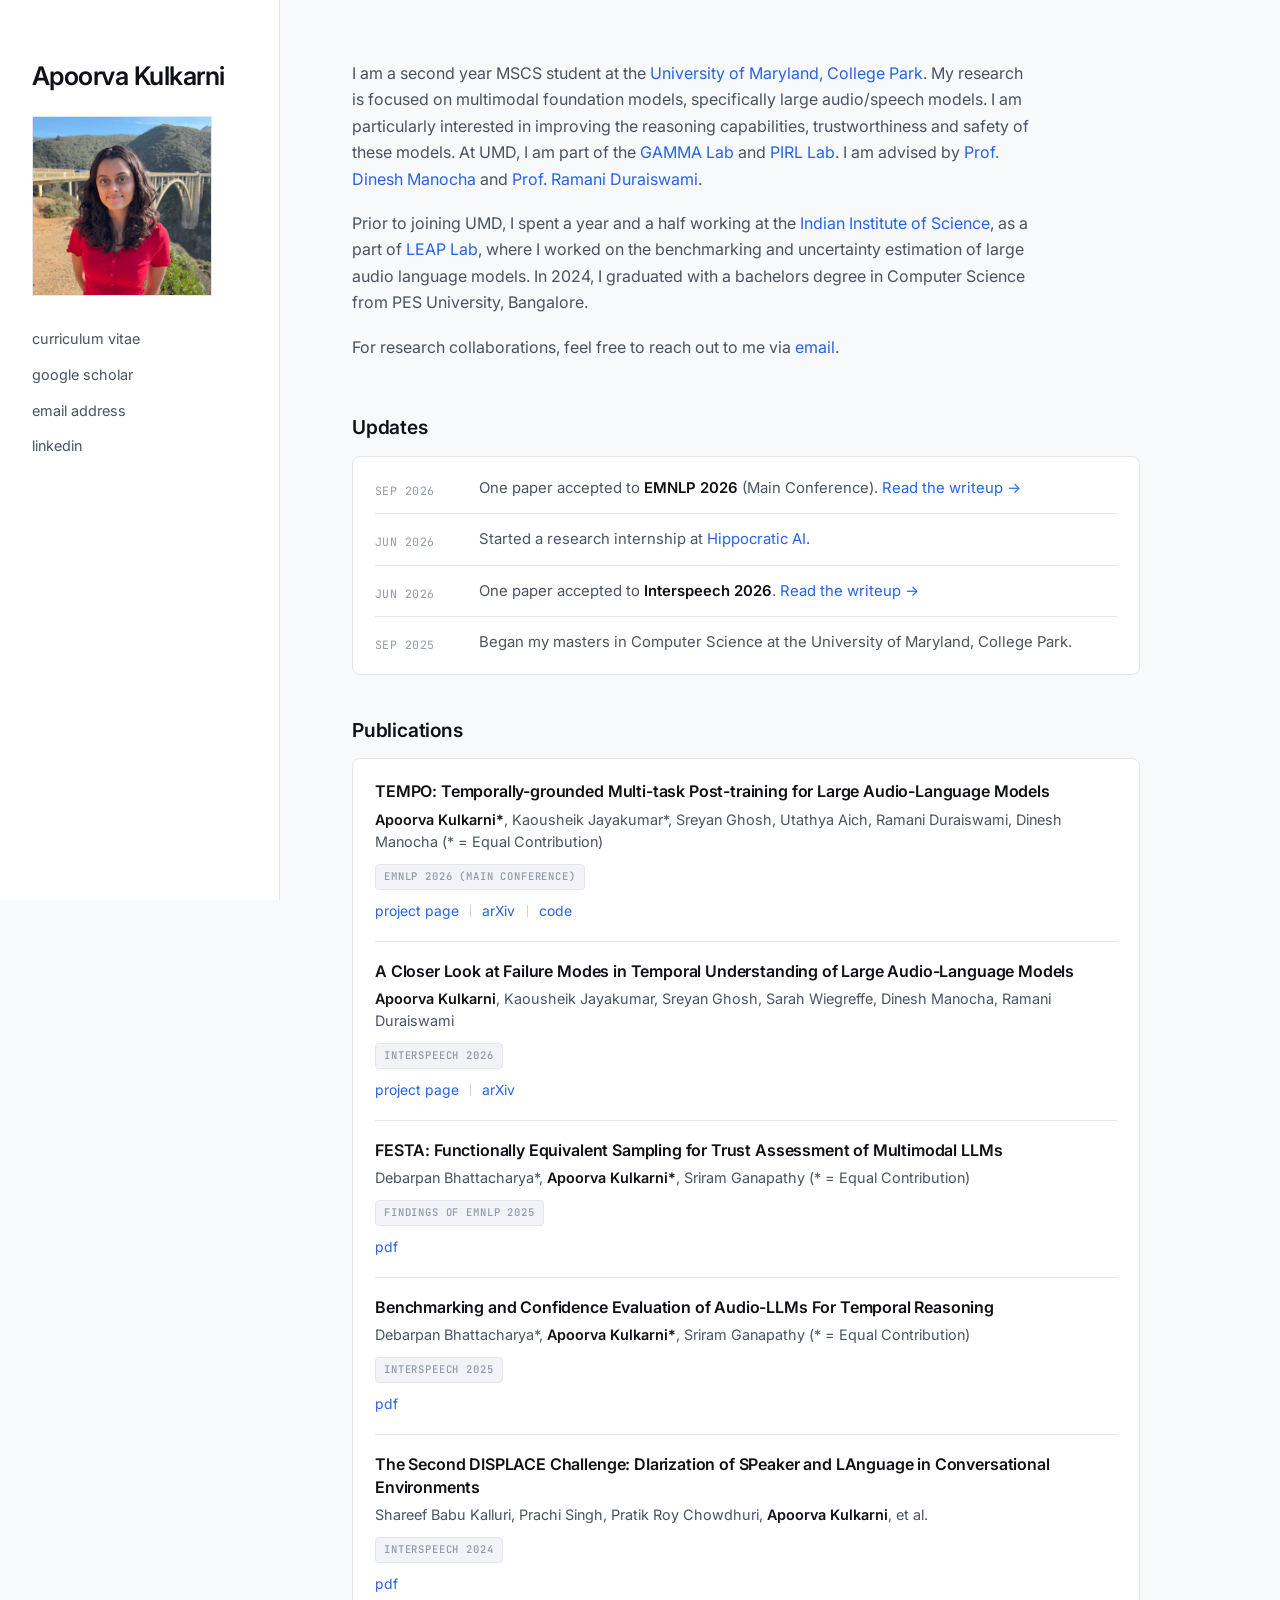
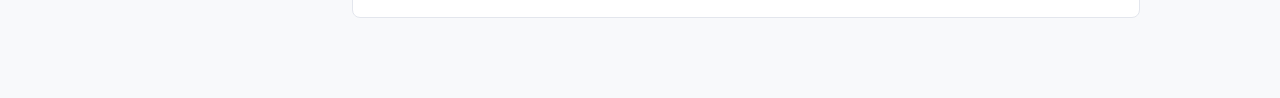
==== commit 97295533: "Update CV; group Updates and Publications into panels Replace assets/Apoorva_Kulkarni_CV.pdf with th" ====
--- a/index.html
+++ b/index.html
@@ -59,7 +59,7 @@
             <!-- Updates -->
             <section id="updates" class="updates">
                 <h2>Updates</h2>
-                <ul class="updates-list">
+                <ul class="updates-list panel">
                     <li>
                         <span class="update-date">Sep 2026</span>
                         <span class="update-text">One paper accepted to <strong>EMNLP 2026</strong> (Main Conference). <a href="tempo/">Read the writeup &rarr;</a></span>
@@ -82,67 +82,69 @@
             <!-- Publications -->
             <section id="publications" class="publications">
                 <h2>Publications</h2>
+                <div class="panel">
 
-                <!-- Publication 0 -->
-                <div class="publication">
-                    <div class="pub-title">TEMPO: Temporally-grounded Multi-task Post-training for Large Audio-Language Models</div>
-                    <div class="pub-authors">
-                        <strong>Apoorva Kulkarni*</strong>, Kaousheik Jayakumar*, Sreyan Ghosh, Utathya Aich, Ramani Duraiswami, Dinesh Manocha (* = Equal Contribution)
+                    <!-- Publication 0 -->
+                    <div class="publication">
+                        <div class="pub-title">TEMPO: Temporally-grounded Multi-task Post-training for Large Audio-Language Models</div>
+                        <div class="pub-authors">
+                            <strong>Apoorva Kulkarni*</strong>, Kaousheik Jayakumar*, Sreyan Ghosh, Utathya Aich, Ramani Duraiswami, Dinesh Manocha (* = Equal Contribution)
+                        </div>
+                        <div class="pub-venue">EMNLP 2026 (Main Conference)</div>
+                        <div class="pub-links">
+                            <a href="tempo/">project page</a>
+                            <a href="https://arxiv.org/abs/2608.29999" target="_blank">arXiv</a>
+                            <a href="https://github.com/kaousheik-26/tempo" target="_blank">code</a>
+                        </div>
                     </div>
-                    <div class="pub-venue">EMNLP 2026 (Main Conference)</div>
-                    <div class="pub-links">
-                        <a href="tempo/">project page</a>
-                        <a href="https://arxiv.org/abs/2608.29999" target="_blank">arXiv</a>
-                        <a href="https://github.com/kaousheik-26/tempo" target="_blank">code</a>
+
+                    <!-- Publication 1 -->
+                    <div class="publication">
+                        <div class="pub-title">A Closer Look at Failure Modes in Temporal Understanding of Large Audio-Language Models</div>
+                        <div class="pub-authors">
+                            <strong>Apoorva Kulkarni</strong>, Kaousheik Jayakumar, Sreyan Ghosh, Sarah Wiegreffe, Dinesh Manocha, Ramani Duraiswami
+                        </div>
+                        <div class="pub-venue">INTERSPEECH 2026</div>
+                        <div class="pub-links">
+                            <a href="temporal-reasoning-lalms/">project page</a>
+                            <a href="https://arxiv.org/abs/2606.17417" target="_blank">arXiv</a>
+                        </div>
                     </div>
-                </div>
 
-                <!-- Publication 1 -->
-                <div class="publication">
-                    <div class="pub-title">A Closer Look at Failure Modes in Temporal Understanding of Large Audio-Language Models</div>
-                    <div class="pub-authors">
-                        <strong>Apoorva Kulkarni</strong>, Kaousheik Jayakumar, Sreyan Ghosh, Sarah Wiegreffe, Dinesh Manocha, Ramani Duraiswami
+                    <!-- Publication 2 -->
+                    <div class="publication">
+                        <div class="pub-title">FESTA: Functionally Equivalent Sampling for Trust Assessment of Multimodal LLMs</div>
+                        <div class="pub-authors">
+                            Debarpan Bhattacharya*, <strong>Apoorva Kulkarni*</strong>, Sriram Ganapathy (* = Equal Contribution)
+                        </div>
+                        <div class="pub-venue">Findings of EMNLP 2025</div>
+                        <div class="pub-links">
+                            <a href="https://aclanthology.org/anthology-files/anthology-files/pdf/findings/2025.findings-emnlp.657.pdf" target="_blank">pdf</a>
+                        </div>
                     </div>
-                    <div class="pub-venue">INTERSPEECH 2026</div>
-                    <div class="pub-links">
-                        <a href="temporal-reasoning-lalms/">project page</a>
-                        <a href="https://arxiv.org/abs/2606.17417" target="_blank">arXiv</a>
+
+                    <!-- Publication 3 -->
+                    <div class="publication">
+                        <div class="pub-title">Benchmarking and Confidence Evaluation of Audio-LLMs For Temporal Reasoning</div>
+                        <div class="pub-authors">
+                            Debarpan Bhattacharya*, <strong>Apoorva Kulkarni*</strong>, Sriram Ganapathy (* = Equal Contribution)
+                        </div>
+                        <div class="pub-venue">INTERSPEECH 2025</div>
+                        <div class="pub-links">
+                            <a href="https://www.isca-archive.org/interspeech_2025/bhattacharya25b_interspeech.pdf" target="_blank">pdf</a>
+                        </div>
                     </div>
-                </div>
 
-                <!-- Publication 2 -->
-                <div class="publication">
-                    <div class="pub-title">FESTA: Functionally Equivalent Sampling for Trust Assessment of Multimodal LLMs</div>
-                    <div class="pub-authors">
-                        Debarpan Bhattacharya*, <strong>Apoorva Kulkarni*</strong>, Sriram Ganapathy (* = Equal Contribution)
-                    </div>
-                    <div class="pub-venue">Findings of EMNLP 2025</div>
-                    <div class="pub-links">
-                        <a href="https://aclanthology.org/anthology-files/anthology-files/pdf/findings/2025.findings-emnlp.657.pdf" target="_blank">pdf</a>
-                    </div>
-                </div>
-
-                <!-- Publication 3 -->
-                <div class="publication">
-                    <div class="pub-title">Benchmarking and Confidence Evaluation of Audio-LLMs For Temporal Reasoning</div>
-                    <div class="pub-authors">
-                        Debarpan Bhattacharya*, <strong>Apoorva Kulkarni*</strong>, Sriram Ganapathy (* = Equal Contribution)
-                    </div>
-                    <div class="pub-venue">INTERSPEECH 2025</div>
-                    <div class="pub-links">
-                        <a href="https://www.isca-archive.org/interspeech_2025/bhattacharya25b_interspeech.pdf" target="_blank">pdf</a>
-                    </div>
-                </div>
-
-                <!-- Publication 4 -->
-                <div class="publication">
-                    <div class="pub-title">The Second DISPLACE Challenge: DIarization of SPeaker and LAnguage in Conversational Environments</div>
-                    <div class="pub-authors">
-                        Shareef Babu Kalluri, Prachi Singh, Pratik Roy Chowdhuri, <strong>Apoorva Kulkarni</strong>, et al.
-                    </div>
-                    <div class="pub-venue">INTERSPEECH 2024</div>
-                    <div class="pub-links">
-                        <a href="https://www.isca-archive.org/interspeech_2024/kalluri24_interspeech.pdf" target="_blank">pdf</a>
+                    <!-- Publication 4 -->
+                    <div class="publication">
+                        <div class="pub-title">The Second DISPLACE Challenge: DIarization of SPeaker and LAnguage in Conversational Environments</div>
+                        <div class="pub-authors">
+                            Shareef Babu Kalluri, Prachi Singh, Pratik Roy Chowdhuri, <strong>Apoorva Kulkarni</strong>, et al.
+                        </div>
+                        <div class="pub-venue">INTERSPEECH 2024</div>
+                        <div class="pub-links">
+                            <a href="https://www.isca-archive.org/interspeech_2024/kalluri24_interspeech.pdf" target="_blank">pdf</a>
+                        </div>
                     </div>
                 </div>
             </section>
--- a/assets/style.css
+++ b/assets/style.css
@@ -154,7 +154,7 @@
    SECTIONS & HEADINGS
    ============================================ */
 section {
-    margin-bottom: 48px;
+    margin-bottom: 40px;
 }
 
 section:last-child {
@@ -162,13 +162,23 @@
 }
 
 h2 {
-    font-size: 1.25rem;
+    font-size: 1.2rem;
     font-weight: 600;
     letter-spacing: -0.01em;
     color: var(--text);
-    margin-bottom: 22px;
-    padding-bottom: 8px;
-    border-bottom: 1px solid var(--border);
+    margin-bottom: 12px;
+}
+
+/* ============================================
+   PANEL
+   Groups a section's rows onto a white surface so
+   each section reads as one block against the page.
+   ============================================ */
+.panel {
+    background: var(--surface);
+    border: 1px solid var(--border);
+    border-radius: 8px;
+    padding: 6px 22px;
 }
 
 /* ============================================
@@ -198,7 +208,7 @@
 .updates-list li {
     display: flex;
     gap: 20px;
-    padding: 11px 0;
+    padding: 13px 0;
     border-bottom: 1px solid var(--border);
 }
 
@@ -237,12 +247,12 @@
 }
 
 .publication:first-of-type {
-    padding-top: 0;
+    padding-top: 15px;
 }
 
 .publication:last-child {
     border-bottom: none;
-    padding-bottom: 0;
+    padding-bottom: 15px;
 }
 
 .pub-title {
@@ -375,7 +385,11 @@
 
     .main-content {
         margin-left: 0;
-        padding: 40px 30px 56px;
+        padding: 40px 22px 56px;
+    }
+
+    .panel {
+        padding: 6px 16px;
     }
 
     .updates-list li {
@@ -476,6 +490,13 @@
         border-bottom: 1px solid #000;
     }
 
+    .panel {
+        background: none;
+        border: none;
+        border-radius: 0;
+        padding: 0;
+    }
+
     .pub-venue {
         background: none;
         color: #000;
